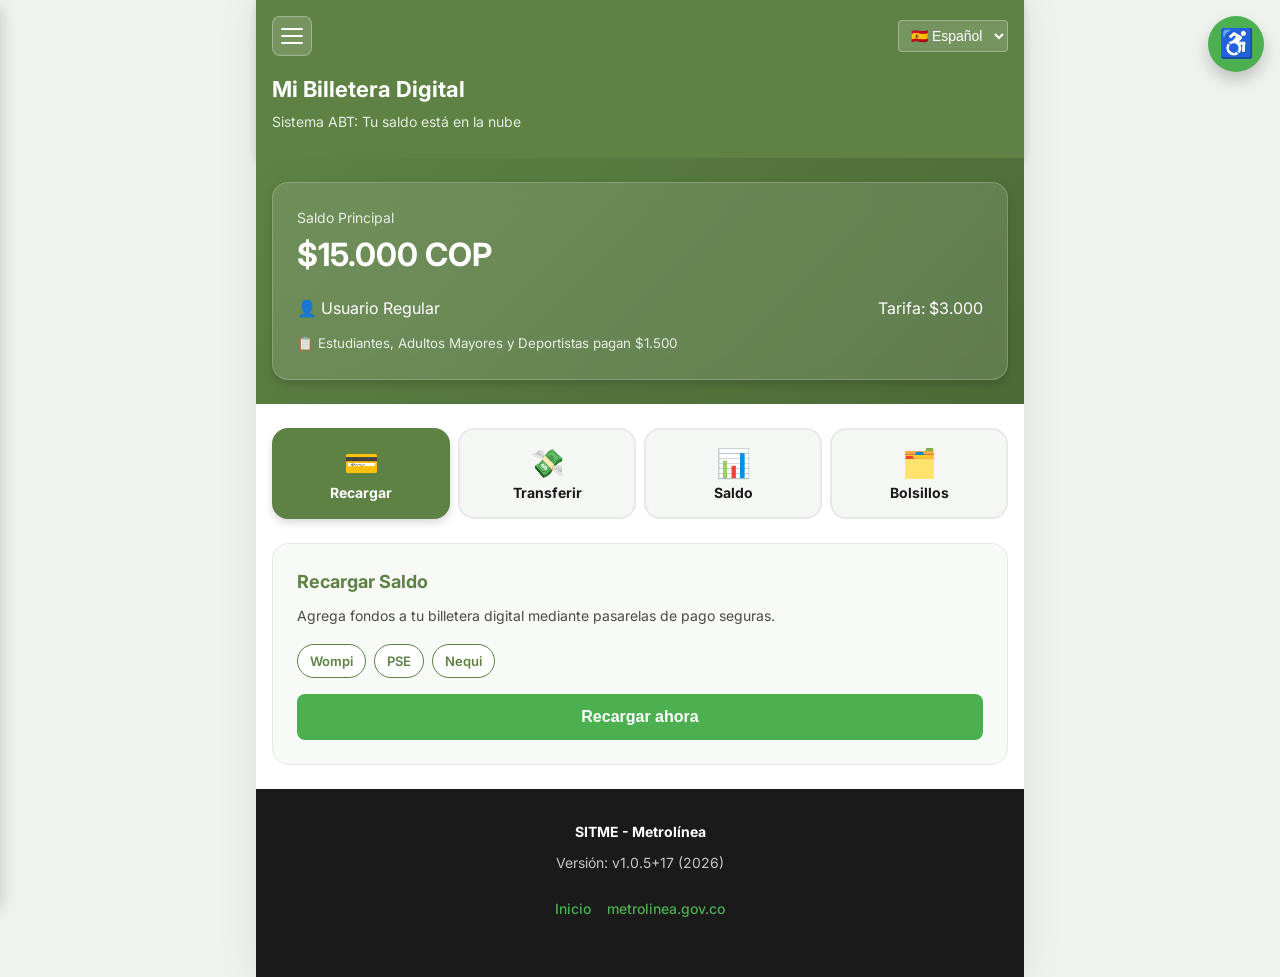
==== FrontEnd/billetera.html @ 9f95a133 "feat: :sparkles: Añadimo el frontend papá Ya, eso e todo  Coloquenlo más bonito" ====
<!DOCTYPE html>
<html lang="es">
<head>
    <meta charset="UTF-8">
    <meta name="viewport" content="width=device-width, initial-scale=1.0">
    <meta name="description" content="Mi Billetera Digital - SITME Metrolínea">
    <title>Mi Billetera - SITME Metrolínea</title>
    <link rel="stylesheet" href="./styles.css">
    <link rel="preconnect" href="https://fonts.googleapis.com">
    <link rel="preconnect" href="https://fonts.gstatic.com" crossorigin>
    <link href="https://fonts.googleapis.com/css2?family=Inter:wght@400;500;600;700&display=swap" rel="stylesheet">
</head>
<body data-page="billetera">
    <aside id="accessibility-panel" class="accessibility-panel" role="complementary" aria-label="Panel de Accesibilidad">
        <button id="accessibility-toggle" class="accessibility-toggle" aria-label="Abrir panel de accesibilidad">
            <span class="icon-accessibility">♿</span>
        </button>
        <div id="accessibility-content" class="accessibility-content hidden">
            <h3>Accesibilidad</h3>
            <div class="accessibility-controls">
                <label>Tamaño de texto:</label>
                <div class="control-group">
                    <button id="decrease-font" aria-label="Disminuir tamaño">A-</button>
                    <button id="increase-font" aria-label="Aumentar tamaño">A+</button>
                </div>
                <label>Contraste:</label>
                <div class="control-group">
                    <button id="high-contrast" class="filter-btn">Alto Contraste</button>
                    <button id="grayscale" class="filter-btn">Escala de Grises</button>
                    <button id="negative-contrast" class="filter-btn">Contraste Negativo</button>
                </div>
                <label><input type="checkbox" id="underline-links"> Subrayar enlaces</label>
                <label><input type="checkbox" id="readable-font"> Fuente legible uniforme</label>
            </div>
        </div>
    </aside>

    <div class="mobile-container" role="main">
        <header class="page-header">
            <div class="page-header-top">
                <button id="menu-toggle" class="menu-toggle" aria-label="Abrir menú de navegación" aria-expanded="false">
                    <span></span><span></span><span></span>
                </button>
                <div class="language-selector">
                    <select id="language" aria-label="Cambiar idioma">
                        <option value="es">🇪🇸 Español</option>
                        <option value="en">🇬🇧 English</option>
                    </select>
                </div>
            </div>
            <h1>Mi Billetera Digital</h1>
            <p class="page-subtitle">Sistema ABT: Tu saldo está en la nube</p>
        </header>

        <section class="digital-wallet" aria-labelledby="wallet-title">
            <h2 id="wallet-title" class="sr-only">Resumen de saldo</h2>
            <div class="wallet-card">
                <div class="wallet-balance">
                    <span class="balance-label">Saldo Principal</span>
                    <span class="balance-amount">$<span id="main-balance">15000</span> COP</span>
                </div>
                <div class="user-profile-badge">
                    <span id="profile-type" class="profile-type">👤 Usuario Regular</span>
                    <span id="fare-amount" class="fare-amount">Tarifa: $3.000</span>
                </div>
                <p class="fare-note">
                    <small>📋 Estudiantes, Adultos Mayores y Deportistas pagan $1.500</small>
                </p>
            </div>
        </section>

        <section class="transaction-selector" aria-label="Opciones de transacción">
            <div class="transaction-tabs" role="tablist">
                <button class="transaction-tab active" data-tab="recargar" role="tab" aria-selected="true">
                    <span class="tab-icon">💳</span>
                    <span class="tab-label">Recargar</span>
                </button>
                <button class="transaction-tab" data-tab="transferir" role="tab" aria-selected="false">
                    <span class="tab-icon">💸</span>
                    <span class="tab-label">Transferir</span>
                </button>
                <button class="transaction-tab" data-tab="saldo" role="tab" aria-selected="false">
                    <span class="tab-icon">📊</span>
                    <span class="tab-label">Saldo</span>
                </button>
                <button class="transaction-tab" data-tab="bolsillos" role="tab" aria-selected="false">
                    <span class="tab-icon">🗂️</span>
                    <span class="tab-label">Bolsillos</span>
                </button>
            </div>

            <div id="panel-recargar" class="transaction-panel active" role="tabpanel">
                <div class="panel-card">
                    <h3>Recargar Saldo</h3>
                    <p>Agrega fondos a tu billetera digital mediante pasarelas de pago seguras.</p>
                    <div class="payment-methods">
                        <span class="payment-badge">Wompi</span>
                        <span class="payment-badge">PSE</span>
                        <span class="payment-badge">Nequi</span>
                    </div>
                    <button id="btn-recharge" class="btn-action">Recargar ahora</button>
                </div>
            </div>

            <div id="panel-transferir" class="transaction-panel" role="tabpanel">
                <div class="panel-card">
                    <h3>Transferir entre usuarios</h3>
                    <p>Envía saldo a otro usuario registrado en el sistema SITME usando su número de cédula.</p>
                    <button id="btn-transfer" class="btn-action">Iniciar transferencia</button>
                </div>
            </div>

            <div id="panel-saldo" class="transaction-panel" role="tabpanel">
                <div class="panel-card">
                    <h3>Historial de Saldo</h3>
                    <p>Consulta tus movimientos y validaciones recientes.</p>
                    <ul class="history-list" id="history-list">
                        <li class="history-item negative">
                            <div>
                                <strong>Validación P8</strong><br>
                                <small>2026-06-19 08:30</small>
                            </div>
                            <span class="history-amount negative">-$3.000</span>
                        </li>
                        <li class="history-item negative">
                            <div>
                                <strong>Validación RD15</strong><br>
                                <small>2026-06-18 17:45</small>
                            </div>
                            <span class="history-amount negative">-$3.000</span>
                        </li>
                        <li class="history-item positive">
                            <div>
                                <strong>Recarga Nequi</strong><br>
                                <small>2026-06-18 14:20</small>
                            </div>
                            <span class="history-amount positive">+$20.000</span>
                        </li>
                        <li class="history-item negative">
                            <div>
                                <strong>Validación A1</strong><br>
                                <small>2026-06-17 09:15</small>
                            </div>
                            <span class="history-amount negative">-$3.000</span>
                        </li>
                    </ul>
                </div>
            </div>

            <div id="panel-bolsillos" class="transaction-panel" role="tabpanel">
                <div class="panel-card">
                    <h3>Gestión de Bolsillos</h3>
                    <p>Organiza tus fondos en bolsillos personalizados para diferentes usos.</p>
                    <div class="pocket-card">
                        <span class="pocket-name">🗂️ Bolsillo Principal</span>
                        <span class="pocket-amount">$<span id="pocket-balance">15000</span></span>
                    </div>
                    <div class="pocket-card" style="opacity: 0.6;">
                        <span class="pocket-name">🎓 Bolsillo Estudiante</span>
                        <span class="pocket-amount">Próximamente</span>
                    </div>
                    <button id="btn-pockets" class="btn-action" style="margin-top: 16px;">Gestionar bolsillos</button>
                </div>
            </div>
        </section>

        <footer class="app-footer">
            <div class="footer-info">
                <p><strong>SITME - Metrolínea</strong></p>
                <p class="footer-version">Versión: v1.0.5+17 (2026)</p>
            </div>
            <div class="footer-links">
                <a href="index.html">Inicio</a>
                <a href="https://www.metrolinea.gov.co" target="_blank" rel="noopener">metrolinea.gov.co</a>
            </div>
        </footer>
    </div>

    <script src="nav.js"></script>
    <script src="script.js"></script>
</body>
</html>
---- FrontEnd/styles.css ----
/* SITME METROLINEA - Paleta inspirada en metrolinea.gov.co */

:root {
    --color-primary: #5d8244;
    --color-primary-dark: #4a6a36;
    --color-primary-light: #6b9450;
    --color-accent: #4CAF50;
    --color-secondary: #FFD700;
    --color-secondary-dark: #e6c200;
    --color-blue: #0056b3;
    --color-blue-light: #1a6fd4;
    --color-dark: #1a1a1a;
    --color-gray: #4a4a4a;
    --color-gray-light: #9e9e9e;
    --color-gray-lighter: #e8e8e8;
    --color-white: #ffffff;
    --color-success: #4caf50;
    --color-warning: #ff9800;
    --color-error: #f44336;
    --color-info: #0056b3;
    --font-main: 'Inter', -apple-system, BlinkMacSystemFont, 'Segoe UI', sans-serif;
    --font-size-base: 16px;
    --font-size-small: 14px;
    --font-size-large: 18px;
    --font-size-xlarge: 24px;
    --spacing-xs: 4px;
    --spacing-sm: 8px;
    --spacing-md: 16px;
    --spacing-lg: 24px;
    --spacing-xl: 32px;
    --shadow-sm: 0 2px 4px rgba(0, 0, 0, 0.1);
    --shadow-md: 0 4px 8px rgba(0, 0, 0, 0.15);
    --shadow-lg: 0 8px 16px rgba(0, 0, 0, 0.2);
    --radius-sm: 4px;
    --radius-md: 8px;
    --radius-lg: 16px;
    --radius-round: 50%;
    --sidebar-width: 280px;
}

* {
    margin: 0;
    padding: 0;
    box-sizing: border-box;
}

html {
    font-size: var(--font-size-base);
    scroll-behavior: smooth;
}

body {
    font-family: var(--font-main);
    line-height: 1.6;
    color: var(--color-dark);
    background: #f0f2f0;
    min-height: 100vh;
}

body.sidebar-open {
    overflow: hidden;
}

.sr-only {
    position: absolute;
    width: 1px;
    height: 1px;
    padding: 0;
    margin: -1px;
    overflow: hidden;
    clip: rect(0, 0, 0, 0);
    white-space: nowrap;
    border-width: 0;
}

.hidden {
    display: none !important;
}

/* ==================== SIDEBAR / HAMBURGER ==================== */

.menu-toggle {
    display: flex;
    flex-direction: column;
    justify-content: center;
    gap: 5px;
    width: 40px;
    height: 40px;
    background: rgba(255, 255, 255, 0.15);
    border: 1px solid rgba(255, 255, 255, 0.3);
    border-radius: var(--radius-md);
    cursor: pointer;
    padding: 8px;
    transition: background 0.2s;
}

.menu-toggle:hover {
    background: rgba(255, 255, 255, 0.25);
}

.menu-toggle span {
    display: block;
    width: 100%;
    height: 2px;
    background: var(--color-white);
    border-radius: 2px;
    transition: transform 0.2s;
}

.sidebar-overlay {
    position: fixed;
    inset: 0;
    background: rgba(0, 0, 0, 0.5);
    z-index: 9998;
    opacity: 0;
    visibility: hidden;
    transition: opacity 0.3s, visibility 0.3s;
}

.sidebar-overlay.open {
    opacity: 1;
    visibility: visible;
}

.sidebar {
    position: fixed;
    top: 0;
    left: 0;
    width: var(--sidebar-width);
    height: 100vh;
    background: var(--color-primary);
    color: var(--color-white);
    z-index: 9999;
    transform: translateX(-100%);
    transition: transform 0.3s ease;
    display: flex;
    flex-direction: column;
    box-shadow: var(--shadow-lg);
}

.sidebar.open {
    transform: translateX(0);
}

.sidebar-header {
    display: flex;
    justify-content: space-between;
    align-items: center;
    padding: var(--spacing-lg);
    border-bottom: 1px solid rgba(255, 255, 255, 0.15);
}

.sidebar-brand {
    display: flex;
    align-items: center;
    gap: var(--spacing-sm);
}

.sidebar-logo {
    font-size: 28px;
}

.sidebar-brand strong {
    display: block;
    font-size: 18px;
    letter-spacing: 0.5px;
}

.sidebar-brand small {
    font-size: 12px;
    opacity: 0.8;
}

.sidebar-close {
    background: none;
    border: none;
    color: var(--color-white);
    font-size: 28px;
    cursor: pointer;
    line-height: 1;
    padding: 4px;
}

.sidebar-links {
    flex: 1;
    padding: var(--spacing-md) 0;
    overflow-y: auto;
}

.sidebar-link {
    display: flex;
    align-items: center;
    gap: var(--spacing-md);
    padding: var(--spacing-md) var(--spacing-lg);
    color: var(--color-white);
    text-decoration: none;
    font-weight: 500;
    transition: background 0.2s;
    border-left: 4px solid transparent;
}

.sidebar-link:hover {
    background: rgba(255, 255, 255, 0.1);
}

.sidebar-link.active {
    background: rgba(255, 255, 255, 0.15);
    border-left-color: var(--color-secondary);
    font-weight: 700;
}

.sidebar-link-icon {
    font-size: 22px;
    width: 28px;
    text-align: center;
}

.sidebar-footer {
    padding: var(--spacing-lg);
    border-top: 1px solid rgba(255, 255, 255, 0.15);
}

.sidebar-external {
    color: var(--color-secondary);
    text-decoration: none;
    font-size: var(--font-size-small);
    font-weight: 600;
}

.sidebar-external:hover {
    text-decoration: underline;
}

/* ==================== ACCESIBILIDAD ==================== */

.accessibility-panel {
    position: fixed;
    top: 16px;
    right: 16px;
    z-index: 9997;
}

.accessibility-toggle {
    width: 56px;
    height: 56px;
    border-radius: 50%;
    background: var(--color-accent);
    border: none;
    cursor: pointer;
    box-shadow: var(--shadow-lg);
    transition: transform 0.2s;
    display: flex;
    align-items: center;
    justify-content: center;
}

.accessibility-toggle:hover {
    transform: scale(1.1);
    background: var(--color-primary);
}

.icon-accessibility {
    font-size: 28px;
    line-height: 1;
}

.accessibility-content {
    position: absolute;
    top: 64px;
    right: 0;
    background: var(--color-white);
    border-radius: var(--radius-md);
    box-shadow: var(--shadow-lg);
    padding: var(--spacing-lg);
    width: 280px;
    max-height: 400px;
    overflow-y: auto;
}

.control-group {
    display: flex;
    gap: var(--spacing-sm);
    margin-bottom: var(--spacing-md);
}

.control-group button,
.filter-btn {
    padding: var(--spacing-sm) var(--spacing-md);
    border: 1px solid var(--color-gray-lighter);
    border-radius: var(--radius-sm);
    background: var(--color-white);
    cursor: pointer;
}

.control-group button:hover,
.filter-btn:hover {
    background: var(--color-primary);
    color: var(--color-white);
    border-color: var(--color-primary);
}

/* ==================== LAYOUT ==================== */

.mobile-container {
    max-width: 480px;
    margin: 0 auto;
    background: var(--color-white);
    min-height: 100vh;
    box-shadow: 0 0 40px rgba(0, 0, 0, 0.08);
}

.page-header {
    background: var(--color-primary);
    color: var(--color-white);
    padding: var(--spacing-md) var(--spacing-md) var(--spacing-lg);
    box-shadow: var(--shadow-md);
}

.page-header-top {
    display: flex;
    justify-content: space-between;
    align-items: center;
    margin-bottom: var(--spacing-md);
}

.page-header h1 {
    font-size: 22px;
    font-weight: 700;
}

.page-header .page-subtitle {
    font-size: var(--font-size-small);
    opacity: 0.85;
    margin-top: var(--spacing-xs);
}

.app-header {
    background: var(--color-primary);
    color: var(--color-white);
    padding: var(--spacing-md) var(--spacing-md) var(--spacing-lg);
    box-shadow: var(--shadow-md);
}

.header-top {
    display: flex;
    justify-content: space-between;
    align-items: center;
    margin-bottom: var(--spacing-md);
    gap: var(--spacing-sm);
}

.header-top-right {
    display: flex;
    align-items: center;
    gap: var(--spacing-sm);
}

.btn-login {
    background: var(--color-white);
    color: var(--color-primary);
    border: none;
    padding: 8px 16px;
    border-radius: var(--radius-md);
    font-weight: 600;
    cursor: pointer;
    font-size: var(--font-size-small);
    white-space: nowrap;
}

.btn-login:hover {
    background: var(--color-secondary);
}

.user-info {
    display: flex;
    flex-direction: column;
    gap: 2px;
    font-size: var(--font-size-small);
}

.user-balance {
    font-size: var(--font-size-base);
    font-weight: 700;
}

.language-selector select {
    background: rgba(255, 255, 255, 0.15);
    color: var(--color-white);
    border: 1px solid rgba(255, 255, 255, 0.3);
    padding: 6px 8px;
    border-radius: var(--radius-sm);
    cursor: pointer;
    font-size: var(--font-size-small);
}

.header-brand {
    text-align: center;
}

.header-brand h1 {
    font-size: 26px;
    font-weight: 700;
    margin-top: var(--spacing-sm);
}

.tagline {
    font-size: var(--font-size-small);
    opacity: 0.9;
    margin-top: var(--spacing-xs);
}

.tagline .accent {
    color: var(--color-secondary);
}

.logo-bus {
    font-size: 48px;
    animation: busFloat 3s ease-in-out infinite;
}

@keyframes busFloat {
    0%, 100% { transform: translateY(0); }
    50% { transform: translateY(-8px); }
}

/* ==================== ALERTAS (BANDA AMARILLA) ==================== */

.alerts-marquee {
    background: var(--color-secondary);
    color: var(--color-dark);
    padding: 10px 0;
    overflow: hidden;
    border-bottom: 3px solid var(--color-primary);
}

.marquee-content {
    display: flex;
    gap: 48px;
    animation: marquee 30s linear infinite;
    white-space: nowrap;
    font-weight: 500;
    font-size: var(--font-size-small);
}

@keyframes marquee {
    0% { transform: translateX(100%); }
    100% { transform: translateX(-100%); }
}

/* ==================== BILLETERA ==================== */

.digital-wallet {
    padding: var(--spacing-lg) var(--spacing-md);
    background: linear-gradient(135deg, var(--color-primary) 0%, var(--color-primary-dark) 100%);
    color: var(--color-white);
}

.digital-wallet h2 {
    font-size: 20px;
    margin-bottom: var(--spacing-xs);
}

.wallet-description {
    font-size: var(--font-size-small);
    opacity: 0.9;
    margin-bottom: var(--spacing-md);
}

.wallet-card {
    background: rgba(255, 255, 255, 0.12);
    backdrop-filter: blur(10px);
    border-radius: var(--radius-lg);
    padding: var(--spacing-lg);
    box-shadow: var(--shadow-md);
    border: 1px solid rgba(255, 255, 255, 0.2);
}

.wallet-balance {
    margin-bottom: var(--spacing-md);
}

.balance-label {
    display: block;
    font-size: var(--font-size-small);
    opacity: 0.85;
}

.balance-amount {
    font-size: 32px;
    font-weight: 700;
}

.user-profile-badge {
    display: flex;
    justify-content: space-between;
    align-items: center;
    flex-wrap: wrap;
    gap: var(--spacing-sm);
    margin-bottom: var(--spacing-sm);
}

.fare-note {
    opacity: 0.85;
}

/* ==================== SELECTOR DE TRANSACCIONES ==================== */

.transaction-selector {
    padding: var(--spacing-lg) var(--spacing-md);
    background: var(--color-white);
}

.transaction-tabs {
    display: grid;
    grid-template-columns: repeat(2, 1fr);
    gap: var(--spacing-sm);
    margin-bottom: var(--spacing-lg);
}

.transaction-tab {
    display: flex;
    flex-direction: column;
    align-items: center;
    padding: var(--spacing-md);
    background: #f5f7f4;
    border: 2px solid var(--color-gray-lighter);
    border-radius: var(--radius-lg);
    cursor: pointer;
    transition: all 0.25s;
    font-family: var(--font-main);
    color: var(--color-dark);
}

.transaction-tab:hover {
    border-color: var(--color-primary-light);
    background: #eef3ea;
}

.transaction-tab.active {
    background: var(--color-primary);
    border-color: var(--color-primary);
    color: var(--color-white);
    box-shadow: var(--shadow-md);
}

.transaction-tab .tab-icon {
    font-size: 28px;
    margin-bottom: var(--spacing-xs);
}

.transaction-tab .tab-label {
    font-size: var(--font-size-small);
    font-weight: 700;
}

.transaction-panel {
    display: none;
    animation: fadeIn 0.3s ease;
}

.transaction-panel.active {
    display: block;
}

@keyframes fadeIn {
    from { opacity: 0; transform: translateY(8px); }
    to { opacity: 1; transform: translateY(0); }
}

.panel-card {
    background: #f8faf7;
    border: 1px solid var(--color-gray-lighter);
    border-radius: var(--radius-lg);
    padding: var(--spacing-lg);
}

.panel-card h3 {
    color: var(--color-primary);
    margin-bottom: var(--spacing-sm);
    font-size: 18px;
}

.panel-card p {
    color: var(--color-gray);
    margin-bottom: var(--spacing-md);
    font-size: var(--font-size-small);
}

.payment-methods {
    display: flex;
    gap: var(--spacing-sm);
    flex-wrap: wrap;
    margin-bottom: var(--spacing-md);
}

.payment-badge {
    background: var(--color-white);
    border: 1px solid var(--color-primary);
    color: var(--color-primary);
    padding: 6px 12px;
    border-radius: 20px;
    font-size: 13px;
    font-weight: 600;
}

.btn-action {
    padding: 14px 24px;
    background: var(--color-accent);
    color: var(--color-white);
    border: none;
    border-radius: var(--radius-md);
    font-size: var(--font-size-base);
    font-weight: 700;
    cursor: pointer;
    width: 100%;
    transition: background 0.2s;
}

.btn-action:hover {
    background: var(--color-primary);
}

.btn-action.blue {
    background: var(--color-blue);
}

.btn-action.blue:hover {
    background: var(--color-blue-light);
}

.history-list {
    list-style: none;
    display: flex;
    flex-direction: column;
    gap: var(--spacing-sm);
}

.history-item {
    display: flex;
    justify-content: space-between;
    align-items: center;
    padding: var(--spacing-md);
    background: var(--color-white);
    border-radius: var(--radius-md);
    border-left: 4px solid var(--color-primary);
    font-size: var(--font-size-small);
}

.history-item.negative {
    border-left-color: var(--color-error);
}

.history-item.positive {
    border-left-color: var(--color-accent);
}

.history-amount {
    font-weight: 700;
}

.history-amount.negative { color: var(--color-error); }
.history-amount.positive { color: var(--color-accent); }

.pocket-card {
    background: var(--color-white);
    border-radius: var(--radius-md);
    padding: var(--spacing-md);
    margin-bottom: var(--spacing-sm);
    border: 1px solid var(--color-gray-lighter);
    display: flex;
    justify-content: space-between;
    align-items: center;
}

.pocket-name {
    font-weight: 600;
    color: var(--color-primary);
}

/* ==================== VALIDADOR QR ==================== */

.qr-validator {
    padding: var(--spacing-lg) var(--spacing-md);
    background: var(--color-white);
    text-align: center;
}

.qr-validator h2 {
    color: var(--color-primary);
    margin-bottom: var(--spacing-lg);
}

.bus-icon-btn {
    display: inline-flex;
    flex-direction: column;
    align-items: center;
    justify-content: center;
    width: 120px;
    height: 120px;
    background: var(--color-secondary);
    border: 3px solid var(--color-primary);
    border-radius: 50%;
    cursor: pointer;
    box-shadow: 0 8px 24px rgba(93, 130, 68, 0.3);
    transition: all 0.3s;
    color: var(--color-dark);
}

.bus-icon-btn:hover {
    transform: scale(1.05);
    background: var(--color-secondary-dark);
}

.bus-icon {
    font-size: 48px;
}

.btn-text {
    font-weight: 700;
    font-size: var(--font-size-small);
    margin-top: var(--spacing-xs);
}

.qr-container {
    margin-top: var(--spacing-lg);
    padding: var(--spacing-lg);
    background: #f5f7f4;
    border-radius: var(--radius-lg);
    border: 1px solid var(--color-gray-lighter);
}

.qr-code {
    background: var(--color-white);
    padding: var(--spacing-lg);
    border-radius: var(--radius-md);
    display: inline-block;
}

.qr-svg {
    width: 200px;
    height: 200px;
}

.qr-timer {
    margin-top: var(--spacing-sm);
    font-weight: 600;
    color: var(--color-primary);
}

.security-notice {
    margin-top: var(--spacing-md);
    color: var(--color-gray);
    font-size: var(--font-size-small);
}

/* ==================== PLANIFICADOR DE VIAJES ==================== */

.trip-planner {
    padding: var(--spacing-lg) var(--spacing-md);
    background: var(--color-white);
}

.trip-planner h2 {
    color: var(--color-primary);
    margin-bottom: var(--spacing-xs);
}

.planner-subtitle {
    font-size: var(--font-size-small);
    color: var(--color-gray-light);
    margin-bottom: var(--spacing-lg);
}

.form-group {
    display: flex;
    flex-direction: column;
    margin-bottom: var(--spacing-md);
}

.form-group label {
    font-size: var(--font-size-small);
    font-weight: 600;
    margin-bottom: var(--spacing-xs);
    color: var(--color-primary);
}

.form-group input,
.form-group select,
.form-group textarea {
    padding: 14px;
    border: 2px solid var(--color-gray-lighter);
    border-radius: var(--radius-md);
    font-size: var(--font-size-base);
    font-family: var(--font-main);
    transition: border-color 0.2s;
}

.form-group input:focus,
.form-group select:focus,
.form-group textarea:focus {
    outline: none;
    border-color: var(--color-primary);
}

.btn-search-route {
    padding: 14px;
    background: var(--color-accent);
    color: var(--color-white);
    border: none;
    border-radius: var(--radius-md);
    font-size: var(--font-size-base);
    font-weight: 700;
    cursor: pointer;
    width: 100%;
    transition: background 0.2s;
}

.btn-search-route:hover {
    background: var(--color-primary);
}

.route-suggestions h3 {
    color: var(--color-primary);
    margin: var(--spacing-lg) 0 var(--spacing-md);
    font-size: 18px;
}

.routes-list {
    list-style: none;
    display: flex;
    flex-direction: column;
    gap: var(--spacing-sm);
}

.route-item {
    display: flex;
    justify-content: space-between;
    align-items: center;
    padding: var(--spacing-md);
    background: #f5f7f4;
    border-radius: var(--radius-md);
    cursor: pointer;
    border-left: 4px solid var(--color-primary);
    transition: all 0.2s;
}

.route-item:hover {
    background: var(--color-primary);
    color: var(--color-white);
}

.route-name {
    font-weight: 700;
    font-size: 18px;
}

.route-desc {
    font-size: var(--font-size-small);
}

/* ==================== MAPA ==================== */

.real-time-map {
    padding: var(--spacing-lg) var(--spacing-md);
    background: var(--color-white);
}

.real-time-map h2 {
    color: var(--color-primary);
    margin-bottom: var(--spacing-md);
}

.map-container {
    border-radius: var(--radius-lg);
    overflow: hidden;
    border: 2px solid var(--color-primary);
}

.map-placeholder {
    background: linear-gradient(135deg, var(--color-primary) 0%, var(--color-primary-dark) 100%);
    color: var(--color-white);
    padding: var(--spacing-xl);
    text-align: center;
    min-height: 280px;
    display: flex;
    flex-direction: column;
    justify-content: center;
    gap: var(--spacing-sm);
}

.map-note {
    font-size: var(--font-size-small);
    opacity: 0.85;
}

.map-legend {
    display: flex;
    justify-content: center;
    gap: var(--spacing-md);
    flex-wrap: wrap;
    margin-top: var(--spacing-md);
    font-size: var(--font-size-small);
}

.bus-marker.green { color: var(--color-accent); }
.bus-marker.yellow { color: var(--color-secondary); }
.bus-marker.red { color: var(--color-error); }

/* ==================== PUNTOS DE RECARGA ==================== */

.cae-page {
    padding: var(--spacing-lg) var(--spacing-md);
}

.cae-page h2 {
    color: var(--color-primary);
    margin-bottom: var(--spacing-xs);
}

.cae-page-description {
    color: var(--color-gray);
    font-size: var(--font-size-small);
    margin-bottom: var(--spacing-lg);
}

.cae-list-simple {
    list-style: none;
    display: flex;
    flex-direction: column;
    gap: var(--spacing-sm);
}

.cae-list-item {
    display: flex;
    align-items: center;
    gap: var(--spacing-md);
    padding: var(--spacing-md) var(--spacing-lg);
    background: #f5f7f4;
    border-radius: var(--radius-md);
    cursor: pointer;
    border: 2px solid transparent;
    transition: all 0.2s;
    font-weight: 600;
    color: var(--color-primary);
    font-size: var(--font-size-large);
}

.cae-list-item:hover {
    border-color: var(--color-primary);
    background: #eef3ea;
    transform: translateX(4px);
}

.cae-list-item .cae-pin {
    font-size: 24px;
}

.cae-list-item .cae-arrow {
    margin-left: auto;
    opacity: 0.5;
    font-size: 20px;
}

/* ==================== PQRSDF ==================== */

.pqrsdf-section {
    padding: var(--spacing-lg) var(--spacing-md);
    background: var(--color-white);
}

.pqrsdf-section h2 {
    color: var(--color-primary);
    margin-bottom: var(--spacing-xs);
}

.pqrsdf-description {
    color: var(--color-gray);
    font-size: var(--font-size-small);
    margin-bottom: var(--spacing-lg);
}

.btn-submit-pqrsdf {
    padding: 14px;
    background: var(--color-blue);
    color: var(--color-white);
    border: none;
    border-radius: var(--radius-md);
    font-size: var(--font-size-base);
    font-weight: 700;
    cursor: pointer;
    width: 100%;
    transition: background 0.2s;
}

.btn-submit-pqrsdf:hover {
    background: var(--color-blue-light);
}

/* ==================== MODALES ==================== */

.modal {
    position: fixed;
    top: 0;
    left: 0;
    width: 100%;
    height: 100%;
    background: rgba(0, 0, 0, 0.6);
    display: flex;
    justify-content: center;
    align-items: center;
    z-index: 10000;
    padding: var(--spacing-md);
}

.modal-content {
    background: var(--color-white);
    padding: var(--spacing-xl) var(--spacing-lg);
    border-radius: var(--radius-lg);
    max-width: 400px;
    width: 100%;
    position: relative;
    max-height: 90vh;
    overflow-y: auto;
    border-top: 4px solid var(--color-primary);
}

.modal-content h2 {
    color: var(--color-primary);
    margin-bottom: var(--spacing-md);
    padding-right: 32px;
}

.modal-close {
    position: absolute;
    top: var(--spacing-md);
    right: var(--spacing-md);
    background: none;
    border: none;
    font-size: 28px;
    cursor: pointer;
    color: var(--color-gray);
    line-height: 1;
}

.modal-close:hover {
    color: var(--color-primary);
}

.cae-modal-info {
    display: flex;
    flex-direction: column;
    gap: var(--spacing-md);
}

.cae-modal-info .info-row {
    display: flex;
    gap: var(--spacing-sm);
    align-items: flex-start;
    font-size: var(--font-size-small);
}

.cae-modal-info .info-icon {
    font-size: 18px;
    flex-shrink: 0;
}

.cae-modal-info strong {
    color: var(--color-primary);
}

.migration-warning {
    background: rgba(255, 152, 0, 0.1);
    border-left: 4px solid var(--color-warning);
    padding: var(--spacing-md);
    border-radius: var(--radius-sm);
    margin-bottom: var(--spacing-lg);
    font-size: var(--font-size-small);
}

.btn-submit-auth {
    padding: 14px;
    background: var(--color-primary);
    color: var(--color-white);
    border: none;
    border-radius: var(--radius-md);
    font-size: var(--font-size-base);
    font-weight: 700;
    cursor: pointer;
    width: 100%;
    margin-top: var(--spacing-md);
}

.btn-submit-auth:hover {
    background: var(--color-primary-dark);
}

.password-hint {
    color: var(--color-gray-light);
    font-size: 12px;
    margin-top: var(--spacing-xs);
}

/* ==================== FOOTER ==================== */

.app-footer {
    background: var(--color-dark);
    color: var(--color-white);
    padding: var(--spacing-xl) var(--spacing-md);
    text-align: center;
}

.footer-info p {
    margin-bottom: var(--spacing-sm);
    font-size: var(--font-size-small);
}

.footer-version,
.footer-legacy {
    opacity: 0.75;
}

.footer-links {
    display: flex;
    justify-content: center;
    gap: var(--spacing-md);
    flex-wrap: wrap;
    margin: var(--spacing-lg) 0;
}

.footer-links a {
    color: var(--color-accent);
    text-decoration: none;
    font-size: var(--font-size-small);
    font-weight: 500;
}

.footer-links a:hover {
    color: var(--color-secondary);
    text-decoration: underline;
}

.footer-disclaimer {
    opacity: 0.6;
    font-size: 12px;
    max-width: 360px;
    margin: 0 auto;
}

.footer-disclaimer code {
    background: rgba(255, 255, 255, 0.1);
    padding: 2px 6px;
    border-radius: 3px;
}

/* ==================== RESPONSIVE ==================== */

@media (min-width: 768px) {
    .mobile-container {
        max-width: 768px;
    }

    .transaction-tabs {
        grid-template-columns: repeat(4, 1fr);
    }
}
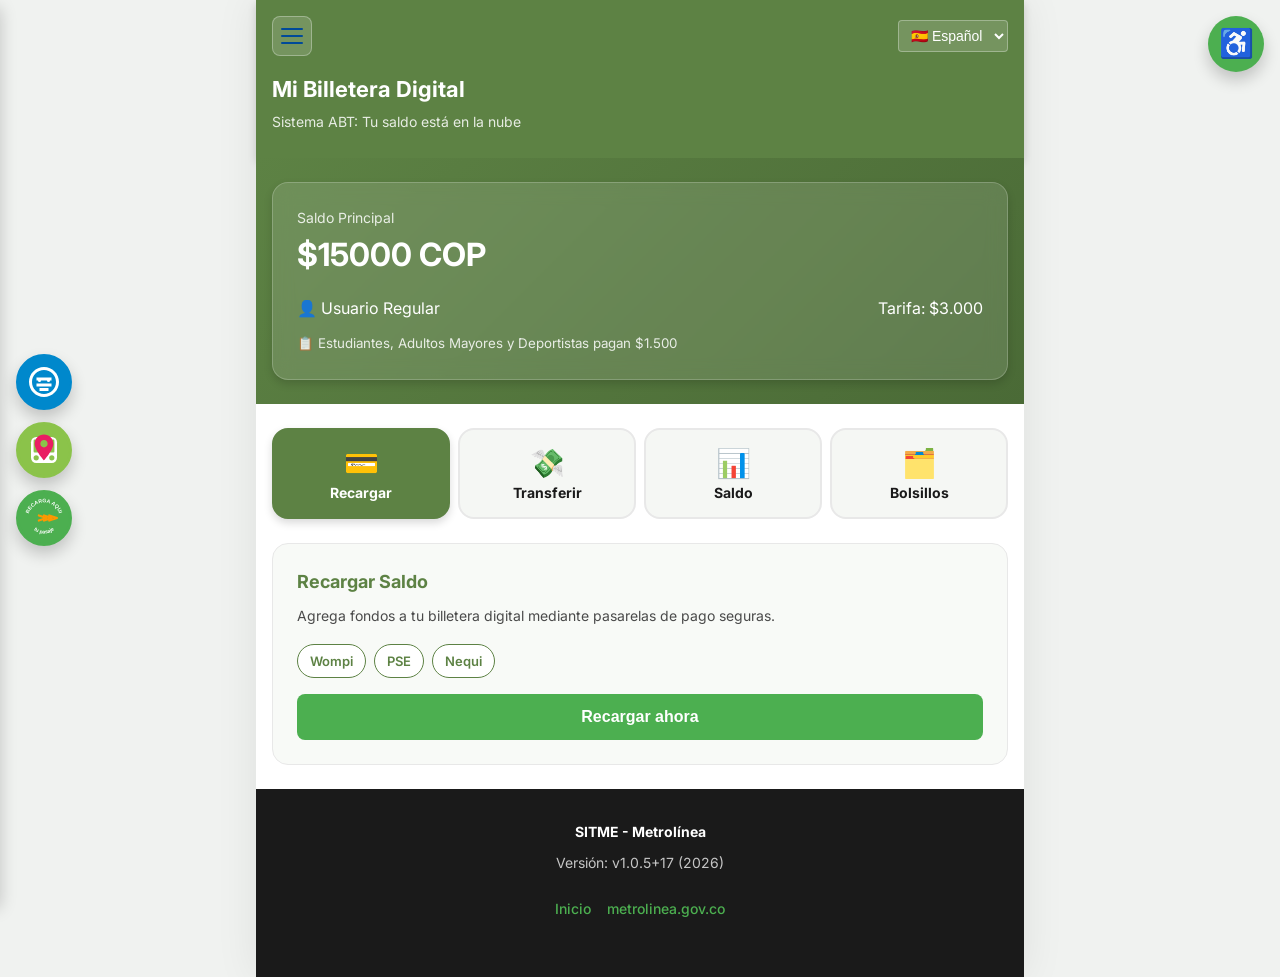
==== commit 4d8c3a4b: "correccion" ====
--- a/FrontEnd/billetera.html
+++ b/FrontEnd/billetera.html
@@ -1,5 +1,6 @@
 <!DOCTYPE html>
 <html lang="es">
+
 <head>
     <meta charset="UTF-8">
     <meta name="viewport" content="width=device-width, initial-scale=1.0">
@@ -10,8 +11,10 @@
     <link rel="preconnect" href="https://fonts.gstatic.com" crossorigin>
     <link href="https://fonts.googleapis.com/css2?family=Inter:wght@400;500;600;700&display=swap" rel="stylesheet">
 </head>
+
 <body data-page="billetera">
-    <aside id="accessibility-panel" class="accessibility-panel" role="complementary" aria-label="Panel de Accesibilidad">
+    <aside id="accessibility-panel" class="accessibility-panel" role="complementary"
+        aria-label="Panel de Accesibilidad">
         <button id="accessibility-toggle" class="accessibility-toggle" aria-label="Abrir panel de accesibilidad">
             <span class="icon-accessibility">♿</span>
         </button>
@@ -38,7 +41,8 @@
     <div class="mobile-container" role="main">
         <header class="page-header">
             <div class="page-header-top">
-                <button id="menu-toggle" class="menu-toggle" aria-label="Abrir menú de navegación" aria-expanded="false">
+                <button id="menu-toggle" class="menu-toggle" aria-label="Abrir menú de navegación"
+                    aria-expanded="false">
                     <span></span><span></span><span></span>
                 </button>
                 <div class="language-selector">
@@ -176,7 +180,62 @@
         </footer>
     </div>
 
+    <!-- Barra Lateral Flotante -->
+    <div class="floating-sidebar">
+        <!-- Chatbot -->
+        <a href="https://t.me/metrolineabga" target="_blank" class="floating-item chatbot"
+            aria-label="Contactar con Chatbot">
+            <svg viewBox="0 0 24 24" fill="none" xmlns="http://www.w3.org/2000/svg" style="padding: 8px;">
+                <path
+                    d="M12 2C6.48 2 2 6.48 2 12C2 17.52 6.48 22 12 22C17.52 22 22 17.52 22 12C22 6.48 17.52 2 12 2ZM12 20C7.59 20 4 16.41 4 12C4 7.59 7.59 4 12 4C16.41 4 20 7.59 20 12C20 16.41 16.41 20 12 20Z"
+                    fill="white" />
+                <path d="M7 9H17V11H7V9Z" fill="white" />
+                <path d="M7 13H17V15H7V13Z" fill="white" />
+                <path d="M9 16H15V18H9V16Z" fill="white" />
+                <circle cx="9" cy="11" r="1" fill="white" />
+                <circle cx="15" cy="11" r="1" fill="white" />
+            </svg>
+        </a>
+
+        <!-- Bus Track -->
+        <a href="mapa-rutas.html" class="floating-item bus-track" aria-label="Seguimiento de Bus">
+            <svg viewBox="0 0 100 100" xmlns="http://www.w3.org/2000/svg">
+                <circle cx="50" cy="50" r="48" fill="#8bc34a" />
+                <rect x="25" y="25" width="50" height="50" rx="10" fill="white" />
+                <rect x="30" y="30" width="40" height="25" rx="2" fill="#8bc34a" />
+                <circle cx="35" cy="65" r="5" fill="#8bc34a" />
+                <circle cx="65" cy="65" r="5" fill="#8bc34a" />
+                <path
+                    d="M50 20C40 20 32 28 32 38C32 50 50 70 50 70C50 70 68 50 68 38C68 28 60 20 50 20ZM50 45C46 45 43 42 43 38C43 34 46 31 50 31C54 31 57 34 57 38C57 42 54 45 50 45Z"
+                    fill="#e91e63" />
+            </svg>
+        </a>
+
+        <!-- Recarga -->
+        <a href="puntos-recarga.html" class="floating-item recharge" aria-label="Recarga tu pasaje">
+            <svg viewBox="0 0 100 100" xmlns="http://www.w3.org/2000/svg">
+                <circle cx="50" cy="50" r="48" fill="#4caf50" />
+                <path id="textPathTop" d="M 20,50 A 30,30 0 0,1 80,50" fill="transparent" />
+                <path id="textPathBottom" d="M 20,50 A 30,30 0 0,0 80,50" fill="transparent" />
+                <text fill="white" font-family="Arial" font-weight="bold" font-size="10">
+                    <textPath href="#textPathTop" startOffset="50%" text-anchor="middle">RECARGA AQUI</textPath>
+                </text>
+                <text fill="white" font-family="Arial" font-weight="bold" font-size="10">
+                    <textPath href="#textPathBottom" startOffset="50%" text-anchor="middle">tu pasaje</textPath>
+                </text>
+                <path d="M40 45L55 50L40 55" stroke="#ff9800" stroke-width="4" fill="none" stroke-linecap="round"
+                    stroke-linejoin="round" />
+                <path d="M50 45L65 50L50 55" stroke="#ff9800" stroke-width="4" fill="none" stroke-linecap="round"
+                    stroke-linejoin="round" />
+                <path d="M60 45L75 50L60 55" stroke="#ff9800" stroke-width="4" fill="none" stroke-linecap="round"
+                    stroke-linejoin="round" />
+            </svg>
+        </a>
+    </div>
+
     <script src="nav.js"></script>
+    <script src="chat.js"></script>
     <script src="script.js"></script>
 </body>
-</html>
+
+</html>
--- a/FrontEnd/styles.css
+++ b/FrontEnd/styles.css
@@ -397,7 +397,7 @@
     text-align: center;
 }
 
-.header-brand h1 {
+.header-brand h1 { display: none; 
     font-size: 26px;
     font-weight: 700;
     margin-top: var(--spacing-sm);
@@ -419,8 +419,15 @@
 }
 
 @keyframes busFloat {
-    0%, 100% { transform: translateY(0); }
-    50% { transform: translateY(-8px); }
+
+    0%,
+    100% {
+        transform: translateY(0);
+    }
+
+    50% {
+        transform: translateY(-8px);
+    }
 }
 
 /* ==================== ALERTAS (BANDA AMARILLA) ==================== */
@@ -443,8 +450,13 @@
 }
 
 @keyframes marquee {
-    0% { transform: translateX(100%); }
-    100% { transform: translateX(-100%); }
+    0% {
+        transform: translateX(100%);
+    }
+
+    100% {
+        transform: translateX(-100%);
+    }
 }
 
 /* ==================== BILLETERA ==================== */
@@ -563,8 +575,15 @@
 }
 
 @keyframes fadeIn {
-    from { opacity: 0; transform: translateY(8px); }
-    to { opacity: 1; transform: translateY(0); }
+    from {
+        opacity: 0;
+        transform: translateY(8px);
+    }
+
+    to {
+        opacity: 1;
+        transform: translateY(0);
+    }
 }
 
 .panel-card {
@@ -658,8 +677,13 @@
     font-weight: 700;
 }
 
-.history-amount.negative { color: var(--color-error); }
-.history-amount.positive { color: var(--color-accent); }
+.history-amount.negative {
+    color: var(--color-error);
+}
+
+.history-amount.positive {
+    color: var(--color-accent);
+}
 
 .pocket-card {
     background: var(--color-white);
@@ -902,9 +926,17 @@
     font-size: var(--font-size-small);
 }
 
-.bus-marker.green { color: var(--color-accent); }
-.bus-marker.yellow { color: var(--color-secondary); }
-.bus-marker.red { color: var(--color-error); }
+.bus-marker.green {
+    color: var(--color-accent);
+}
+
+.bus-marker.yellow {
+    color: var(--color-secondary);
+}
+
+.bus-marker.red {
+    color: var(--color-error);
+}
 
 /* ==================== PUNTOS DE RECARGA ==================== */
 
@@ -1163,3 +1195,415 @@
         grid-template-columns: repeat(4, 1fr);
     }
 }
+
+/* ==================== BARRA LATERAL FLOTANTE ==================== */
+
+.floating-sidebar {
+    position: fixed;
+    left: 16px;
+    top: 50%;
+    transform: translateY(-50%);
+    display: flex;
+    flex-direction: column;
+    gap: 12px;
+    z-index: 9996;
+}
+
+.floating-item {
+    width: 56px;
+    height: 56px;
+    border-radius: 50%;
+    display: flex;
+    align-items: center;
+    justify-content: center;
+    box-shadow: var(--shadow-lg);
+    transition: all 0.3s cubic-bezier(0.175, 0.885, 0.32, 1.275);
+    cursor: pointer;
+    background: var(--color-white);
+    border: 2px solid var(--color-white);
+    padding: 0;
+    overflow: hidden;
+    text-decoration: none;
+}
+
+.floating-item:hover {
+    transform: scale(1.1) translateX(4px);
+    box-shadow: 0 12px 24px rgba(0, 0, 0, 0.25);
+}
+
+.floating-item img,
+.floating-item svg {
+    width: 100%;
+    height: 100%;
+    object-fit: cover;
+}
+
+.floating-item.telegram,
+.floating-item.chatbot {
+    background: #0088cc;
+    border-color: #0088cc;
+}
+
+.floating-item.bus-track {
+    background: #8bc34a;
+    border-color: #8bc34a;
+}
+
+.floating-item.recharge {
+    background: #4caf50;
+    border-color: #4caf50;
+}
+
+@media (max-width: 480px) {
+    .floating-sidebar {
+        left: 12px;
+    }
+
+    .floating-item {
+        width: 48px;
+        height: 48px;
+    }
+}
+
+/* ==================== CHAT IA ==================== */
+
+.chat-container {
+    position: fixed;
+    bottom: 80px;
+    left: 80px;
+    width: 320px;
+    height: 450px;
+    background: var(--color-white);
+    border-radius: var(--radius-lg);
+    box-shadow: var(--shadow-lg);
+    display: flex;
+    flex-direction: column;
+    z-index: 9995;
+    overflow: hidden;
+    transform: scale(0.9);
+    opacity: 0;
+    pointer-events: none;
+    transition: all 0.3s cubic-bezier(0.175, 0.885, 0.32, 1.275);
+}
+
+.chat-container.open {
+    transform: scale(1);
+    opacity: 1;
+    pointer-events: all;
+}
+
+.chat-header {
+    background: var(--color-primary);
+    color: var(--color-white);
+    padding: var(--spacing-md);
+    display: flex;
+    justify-content: space-between;
+    align-items: center;
+}
+
+.chat-header h3 {
+    font-size: 16px;
+    margin: 0;
+}
+
+.chat-close {
+    background: none;
+    border: none;
+    color: var(--color-white);
+    font-size: 20px;
+    cursor: pointer;
+}
+
+.chat-messages {
+    flex: 1;
+    padding: var(--spacing-md);
+    overflow-y: auto;
+    display: flex;
+    flex-direction: column;
+    gap: var(--spacing-sm);
+    background: #fdfdfd;
+}
+
+.message {
+    max-width: 80%;
+    padding: 10px 14px;
+    border-radius: var(--radius-md);
+    font-size: 14px;
+    line-height: 1.4;
+    animation: messageIn 0.3s ease-out;
+}
+
+@keyframes messageIn {
+    from {
+        opacity: 0;
+        transform: translateY(10px);
+    }
+
+    to {
+        opacity: 1;
+        transform: translateY(0);
+    }
+}
+
+.message.bot {
+    background: #eef3ea;
+    align-self: flex-start;
+    border-bottom-left-radius: 0;
+}
+
+.message.user {
+    background: var(--color-primary);
+    color: var(--color-white);
+    align-self: flex-end;
+    border-bottom-right-radius: 0;
+}
+
+.chat-input-area {
+    padding: var(--spacing-sm);
+    border-top: 1px solid var(--color-gray-lighter);
+    display: flex;
+    gap: var(--spacing-sm);
+}
+
+.chat-input-area input {
+    flex: 1;
+    padding: 10px;
+    border: 1px solid var(--color-gray-lighter);
+    border-radius: var(--radius-sm);
+    font-size: 14px;
+    outline: none;
+}
+
+.chat-input-area input:focus {
+    border-color: var(--color-primary);
+}
+
+.chat-send-btn {
+    background: var(--color-primary);
+    color: var(--color-white);
+    border: none;
+    width: 40px;
+    height: 40px;
+    border-radius: var(--radius-sm);
+    cursor: pointer;
+    display: flex;
+    align-items: center;
+    justify-content: center;
+    transition: background 0.2s;
+}
+
+.chat-send-btn:hover {
+    background: var(--color-primary-dark);
+}
+
+/* ==================== DIGITAL RECHARGE SECTION ==================== */
+
+.digital-recharge-promo {
+    margin-bottom: var(--spacing-xl);
+}
+
+.digital-card {
+    background: linear-gradient(135deg, #004a99 0%, #00bbcc 100%);
+    border-radius: var(--radius-lg);
+    padding: var(--spacing-lg);
+    box-shadow: var(--shadow-md);
+    color: var(--color-white);
+    display: flex;
+    flex-direction: column;
+    gap: var(--spacing-md);
+    position: relative;
+    overflow: hidden;
+}
+
+.digital-card::before {
+    content: '';
+    position: absolute;
+    top: -50px;
+    right: -50px;
+    width: 150px;
+    height: 150px;
+    background: rgba(255, 255, 255, 0.1);
+    border-radius: 50%;
+}
+
+.digital-card-content {
+    display: flex;
+    align-items: center;
+    gap: var(--spacing-md);
+}
+
+.pse-logo {
+    background: var(--color-white);
+    color: #ff9800;
+    width: 60px;
+    height: 60px;
+    border-radius: var(--radius-md);
+    display: flex;
+    align-items: center;
+    justify-content: center;
+    font-weight: 800;
+    font-size: 20px;
+    box-shadow: 0 4px 10px rgba(0, 0, 0, 0.1);
+}
+
+.digital-text h3 {
+    margin: 0;
+    font-size: 18px;
+    font-weight: 700;
+}
+
+.digital-text p {
+    margin: 4px 0 0;
+    font-size: 13px;
+    opacity: 0.9;
+}
+
+.btn-digital-action {
+    background: #ff9800;
+    color: var(--color-white);
+    border: none;
+    padding: 12px;
+    border-radius: var(--radius-md);
+    font-weight: 600;
+    cursor: pointer;
+    transition: all 0.2s;
+    text-transform: uppercase;
+    font-size: 14px;
+    box-shadow: 0 4px 0 #e68a00;
+}
+
+.btn-digital-action:hover {
+    transform: translateY(-2px);
+    box-shadow: 0 6px 0 #e68a00;
+}
+
+.btn-digital-action:active {
+    transform: translateY(2px);
+    box-shadow: 0 0 0 #e68a00;
+}
+
+@media (max-width: 480px) {
+    .chat-container {
+        left: 12px;
+        bottom: 72px;
+        width: calc(100% - 24px);
+        max-width: 340px;
+    }
+}
+/* ==================== MAP VIEW SECTION ==================== */
+.map-view-section { flex: 1; display: flex; flex-direction: column; padding: var(--spacing-md); gap: var(--spacing-md); background: #f8f9fa; }
+.map-navigation-controls { background: var(--color-white); padding: var(--spacing-sm) var(--spacing-md); border-radius: var(--radius-md); box-shadow: var(--shadow-sm); font-size: 14px; color: var(--color-gray); border-left: 4px solid #76c043; }
+.map-iframe-wrapper { flex: 1; min-height: 500px; border-radius: var(--radius-lg); overflow: hidden; box-shadow: var(--shadow-md); border: 1px solid var(--color-gray-lighter); background: var(--color-white); }
+.map-iframe { width: 100%; height: 100%; border: none; }
+@media (max-width: 480px) { .map-iframe-wrapper { min-height: 550px; } }
+
+/* === NEW LOGO & STATIC MAP STYLES === */
+.header-logo-img { height: 150px; max-width: 90%%; width: auto; object-fit: contain; }
+.app-header { background: linear-gradient(135deg, #ffffff 0%, #f0f7f0 100%) !important; color: #333 !important; }
+.menu-toggle span { background: #004a99 !important; }
+.map-static-container { flex: 1; min-height: 500px; overflow: auto; background: #eee; border-radius: 12px; }
+.map-static-img { width: 100%; height: auto; min-width: 800px; cursor: grab; }
+.map-static-img:active { cursor: grabbing; }
+.btn-external-map { display: inline-block; margin-top: 10px; padding: 8px 16px; background: #76c043; color: white; text-decoration: none; border-radius: 8px; font-weight: bold; }
+
+
+/* ==================== MODERN STYLIZED HEADER ==================== */
+.app-header {
+    background: rgba(255, 255, 255, 0.85) !important;
+    backdrop-filter: blur(10px);
+    -webkit-backdrop-filter: blur(10px);
+    border-bottom: 1px solid rgba(255, 255, 255, 0.3);
+    box-shadow: 0 4px 30px rgba(0, 0, 0, 0.1);
+    padding: 20px 24px 40px !important;
+    position: sticky;
+    top: 0;
+    z-index: 1000;
+    overflow: hidden;
+}
+
+.header-brand h1 {
+    display: block !important;
+    font-size: 1.4rem !important;
+    letter-spacing: 2px;
+    text-transform: uppercase;
+    font-weight: 700;
+    color: #4a7c2c !important;
+    margin-top: 10px;
+}
+
+.header-logo-img {
+    height: 80px !important;
+    transition: transform 0.3s ease;
+}
+
+.header-logo-img:hover {
+    transform: scale(1.05);
+}
+
+.app-header::after {
+    content: \ \;
+    position: absolute;
+    bottom: -10px;
+    left: -10%;
+    width: 120%;
+    height: 30px;
+    background: #76c043;
+    border-radius: 50% 50% 0 0;
+    opacity: 0.1;
+    z-index: -1;
+}
+div.app-header { background: linear-gradient(180deg, rgba(255,255,255,0.95) 0%%, rgba(240,247,240,0.8) 100%%) !important; }
+
+/* ==================== SERVICE FEEDBACK SECTION ==================== */
+.service-feedback {
+    padding: 40px 24px;
+    background: #ffffff;
+    margin: 20px 0;
+    border-radius: 24px;
+    box-shadow: var(--shadow-md);
+    border: 1px solid #f0f0f0;
+}
+
+.service-feedback h2 {
+    text-align: center;
+    color: #333;
+    margin-bottom: 24px;
+    font-size: 1.5rem;
+}
+
+.feedback-form {
+    display: flex;
+    flex-direction: column;
+    gap: 16px;
+}
+
+.feedback-form textarea {
+    width: 100%;
+    padding: 16px;
+    border-radius: 16px;
+    border: 1px solid #ddd;
+    min-height: 120px;
+    font-family: inherit;
+    resize: none;
+    transition: border-color 0.3s;
+}
+
+.feedback-form textarea:focus {
+    border-color: #76c043;
+    outline: none;
+}
+
+.btn-send-feedback {
+    background: #76c043;
+    color: white;
+    border: none;
+    padding: 14px;
+    border-radius: 12px;
+    font-weight: bold;
+    cursor: pointer;
+    transition: background 0.3s;
+}
+
+.btn-send-feedback:hover {
+    background: #5c9e33;
+}
